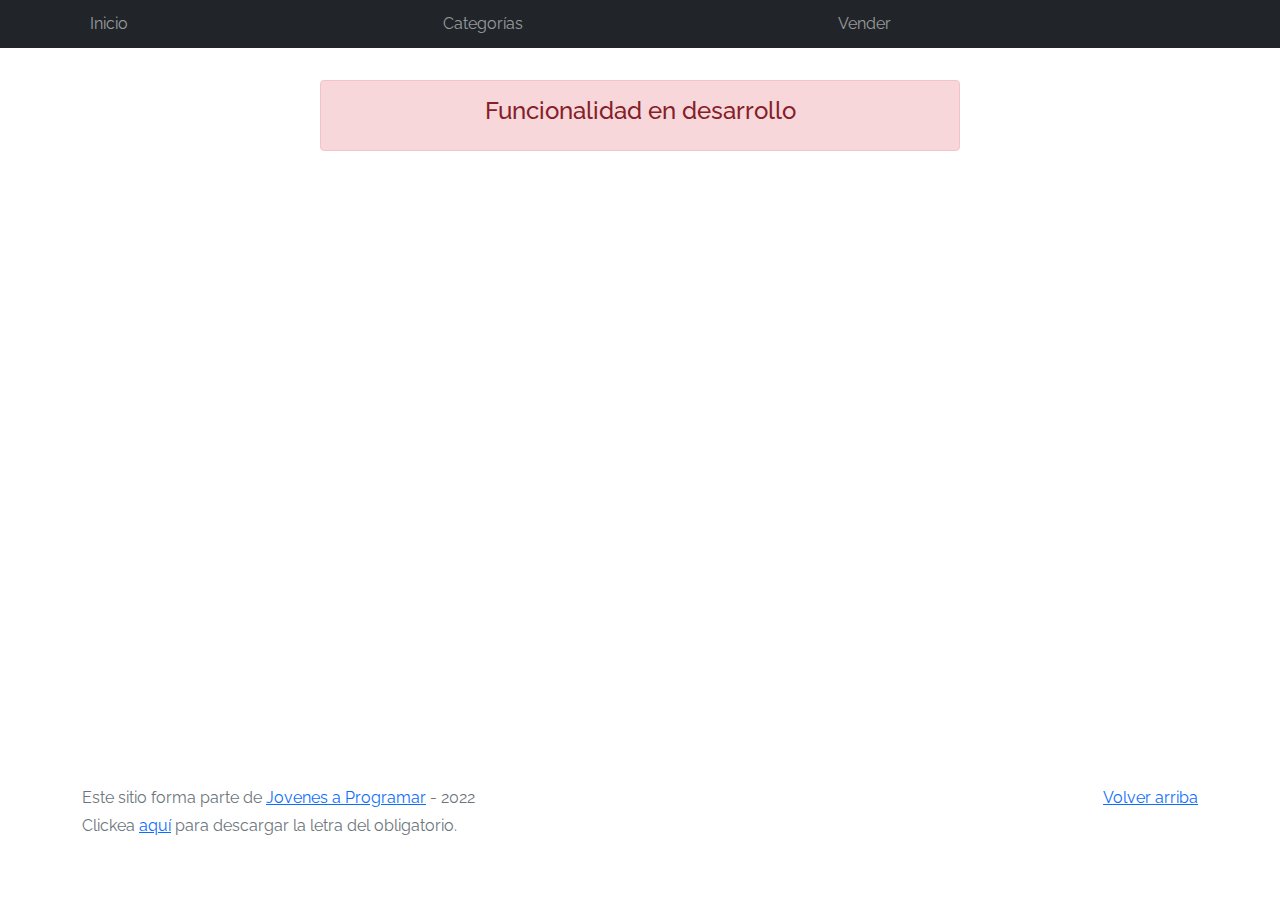
==== cart.html @ 15d34edc "Added initial project's files" ====
<!DOCTYPE html>
<html lang="es">

<head>
  <meta http-equiv="Content-Type" content="text/html; charset=UTF-8">
  <meta name="viewport" content="width=device-width, initial-scale=1, shrink-to-fit=no">
  <title>eMercado - Todo lo que busques está aquí</title>
  <link href="https://fonts.googleapis.com/css?family=Raleway:300,300i,400,400i,700,700i,900,900i" rel="stylesheet">
  <link href="css/bootstrap.min.css" rel="stylesheet">
  <link href="css/font-awesome.min.css" rel="stylesheet">
  <link href="css/styles.css" rel="stylesheet">
</head>

<body>
  <nav class="navbar navbar-expand-lg navbar-dark bg-dark p-1">
    <div class="container">
      <button class="navbar-toggler" type="button" data-bs-toggle="collapse" data-bs-target="#navbarNav"
        aria-controls="navbarNav" aria-expanded="false" aria-label="Toggle navigation">
        <span class="navbar-toggler-icon"></span>
      </button>
      <div class="collapse navbar-collapse" id="navbarNav">
        <ul class="navbar-nav w-100 justify-content-between">
          <li class="nav-item">
            <a class="nav-link" href="index.html">Inicio</a>
          </li>
          <li class="nav-item">
            <a class="nav-link" href="categories.html">Categorías</a>
          </li>
          <li class="nav-item">
            <a class="nav-link" href="sell.html">Vender</a>
          </li>
          <li class="nav-item">
          </li>
        </ul>
      </div>
    </div>
  </nav>
  <main>
    <div class="container">
      <div class="alert alert-danger text-center" role="alert">
        <h4 class="alert-heading">Funcionalidad en desarrollo</h4>
      </div>
    </div>
  </main>
  <footer class="text-muted">
    <div class="container">
      <p class="float-end">
        <a href="#">Volver arriba</a>
      </p>
      <p>Este sitio forma parte de <a href="https://jovenesaprogramar.edu.uy/" target="_blank">Jovenes a Programar</a> -
        2022</p>
      <p>Clickea <a target="_blank" href="Letra.pdf">aquí</a> para descargar la letra del obligatorio.</p>
    </div>
  </footer>
  <div id="spinner-wrapper">
    <div class="lds-ring">
      <div></div>
      <div></div>
      <div></div>
      <div></div>
    </div>
  </div>
  <script src="js/bootstrap.bundle.min.js"></script>
  <script src="js/init.js"></script>
  <script src="js/cart.js"></script>
</body>

</html>
---- css/styles.css ----
.jumbotron,
.card-body,
.container,
.site-header {
  font-family: 'Raleway', serif !important;
}

.jumbotron .display-4 {
  font-weight: bold;
}

nav a {
  text-decoration: none;
}

.bd-placeholder-img {
  font-size: 1.125rem;
  text-anchor: middle;
  -webkit-user-select: none;
  -moz-user-select: none;
  -ms-user-select: none;
  user-select: none;
}

@media (min-width: 768px) {
  .bd-placeholder-img-lg {
    font-size: 3.5rem;
  }
}

.jumbotron {
  height: 50vh;
  padding: 5em inherit;
  margin-bottom: 0;
  background-color: #53C0FB;
  background: url('../img/cover_back.png');
  background-size: cover;
  background-position: center;
  background-repeat: no-repeat;
  color: black;
  font-weight: bold;
}

@media (min-width: 768px) {
  .jumbotron {
    padding-top: 6rem;
    padding-bottom: 6rem;
  }
}

.jumbotron p:last-child {
  margin-bottom: 0;
}

.jumbotron-heading {
  font-weight: 300;
}

.jumbotron .container {
  max-width: 40rem;
  background-color: rgba(255, 255, 255, 0.5);
  border-radius: 10px;
  text-shadow: 1px 1px 2px grey;
}

.jumbotron .lead {
  font-size: 38px;
}

footer {
  padding-top: 3rem;
  padding-bottom: 3rem;
}

footer p {
  margin-bottom: .25rem;
}

.site-header a {
  color: white;
  transition: ease-in-out color .15s;
}

.site-header .dropdown-menu a {
  color: black;
}

.dropzone {
  border: 2px dashed #0087F7;
  border-radius: 5px;
  background: white;
}

.img-fit {
  max-height: 100%;
}

.alert {
  position: fixed;
  top: 80px;
  width: 50%;
  left: 50%;
  transform: translate(-50%, 0);
}

.lds-ring {
  display: inline-block;
  position: relative;
  width: 64px;
  height: 64px;
  top: 50%;
  left: 50%;
}

.cursor-active {
  cursor: pointer;
}

.left {
  float: left;
  padding: 4px;
  background-color: rgba(255, 255, 255, 0.5);
}

.lds-ring div {
  box-sizing: border-box;
  display: block;
  position: absolute;
  width: 51px;
  height: 51px;
  margin: 6px;
  border: 6px solid #fff;
  border-radius: 50%;
  animation: lds-ring 1.2s cubic-bezier(0.5, 0, 0.5, 1) infinite;
  border-color: #fff transparent transparent transparent;
}

.lds-ring div:nth-child(1) {
  animation-delay: -0.45s;
}

.lds-ring div:nth-child(2) {
  animation-delay: -0.3s;
}

.lds-ring div:nth-child(3) {
  animation-delay: -0.15s;
}

@keyframes lds-ring {
  0% {
    transform: rotate(0deg);
  }

  100% {
    transform: rotate(360deg);
  }
}

.signin {
  width: 100%;
  max-width: 330px;
  padding: 15px;
  margin: auto;
}

#spinner-wrapper {
  position: fixed;
  background-color: rgba(0, 0, 0, 0.5);
  width: 100%;
  height: 100%;
  top: 0;
  left: 0;
  z-index: 1021;
  display: none;
}

main {
  min-height: calc(100vh - 210px);
}

a.custom-card,
a.custom-card:hover {
  color: inherit;
  text-decoration: inherit;
}

.checked {
  color: orange;
}
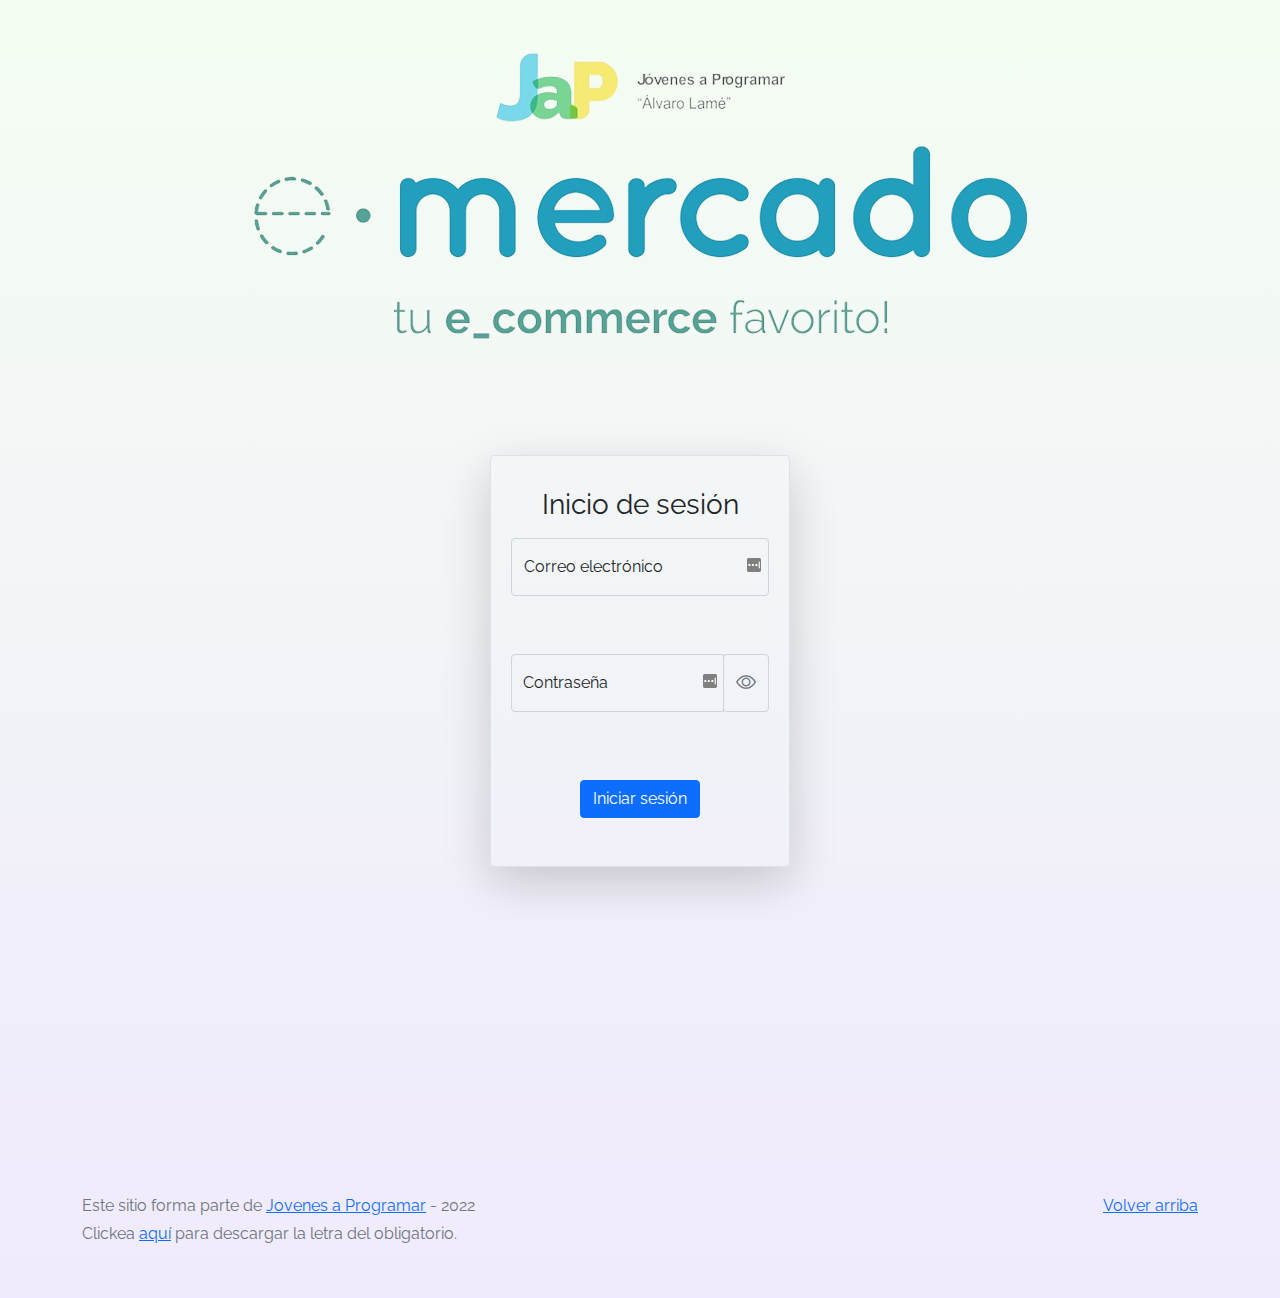
==== commit b20f6f1e: "v0.4 - Replaced offcanvas for a dropdown, small changes to web's appearance and added some functiona" ====
--- a/cart.html
+++ b/cart.html
@@ -7,39 +7,88 @@
   <title>eMercado - Todo lo que busques está aquí</title>
   <link href="https://fonts.googleapis.com/css?family=Raleway:300,300i,400,400i,700,700i,900,900i" rel="stylesheet">
   <link href="css/bootstrap.min.css" rel="stylesheet">
+  <link rel="stylesheet" href="https://cdn.jsdelivr.net/npm/bootstrap-icons@1.9.1/font/bootstrap-icons.css">
   <link href="css/font-awesome.min.css" rel="stylesheet">
   <link href="css/styles.css" rel="stylesheet">
 </head>
 
 <body>
-  <nav class="navbar navbar-expand-lg navbar-dark bg-dark p-1">
-    <div class="container">
-      <button class="navbar-toggler" type="button" data-bs-toggle="collapse" data-bs-target="#navbarNav"
-        aria-controls="navbarNav" aria-expanded="false" aria-label="Toggle navigation">
-        <span class="navbar-toggler-icon"></span>
-      </button>
-      <div class="collapse navbar-collapse" id="navbarNav">
-        <ul class="navbar-nav w-100 justify-content-between">
-          <li class="nav-item">
-            <a class="nav-link" href="index.html">Inicio</a>
-          </li>
-          <li class="nav-item">
-            <a class="nav-link" href="categories.html">Categorías</a>
-          </li>
-          <li class="nav-item">
-            <a class="nav-link" href="sell.html">Vender</a>
-          </li>
-          <li class="nav-item">
-          </li>
-        </ul>
+ <!-- Navbar -->
+<nav class="navbar navbar-expand-lg navbar-dark bg-dark p-1 fixed-top" style="max-height: 55px;">
+  <div class="container overflow-show">
+    <button class="navbar-toggler" type="button" data-bs-toggle="collapse" data-bs-target="#navbarNav"
+      aria-controls="navbarNav" aria-expanded="false" aria-label="Toggle navigation">
+      <span class="navbar-toggler-icon"></span>
+    </button>
+    <div class="collapse navbar-collapse" id="navbarNav">
+      <ul class="navbar-nav w-100 justify-content-end" style="gap: 1.5em;">
+        <li class="nav-item">
+          <a class="nav-link" href="index.html"><i class="bi bi-house-fill"></i> Inicio</a>
+        </li>
+        <li class="nav-item">
+          <a class="nav-link" href="categories.html"><i class="bi bi-bag-fill"></i> Categorías</a>
+        </li>
+        <li class="nav-item">
+          <a class="nav-link" href="sell.html"><i class="bi bi-tag-fill"></i> Vender</a>
+        </li>
+        <li class="nav-item">
+          <div class="dropdown">
+            <a class="nav-link cursor-active" id="user" data-bs-toggle="dropdown"></a>
+            <ul class="dropdown-menu bg-dark">
+              <li><a class="dropdown-item" href="my-profile.html"><i class="bi bi-person"></i> Perfil</a></li>
+              <li><a class="dropdown-item" href="cart.html"><i class="bi bi-cart"></i> Carrito  <span class="badge bg-primary float-end badge-cart" id="cart-items"></span></a></li>
+              <li><a class="dropdown-item cursor-active" data-bs-toggle="modal" data-bs-target="#staticBackdrop"><i class="bi bi-gear"></i> Opciones</a></li>
+              <li><a class="dropdown-item cursor-active" onclick="logOut()"><i class="bi bi-x-lg"></i> Salir</a></li>
+            </ul>
+          </div> 
+        </li>
+      </ul>
+    </div>
+  </div>
+</nav>
+
+<!-- Modal de Opciones -->
+<div class="modal fade" id="staticBackdrop" data-bs-backdrop="static" data-bs-keyboard="false" tabindex="-1" aria-labelledby="staticBackdropLabel" aria-hidden="true">
+  <div class="modal-dialog">
+    <div class="modal-content">
+
+      <!-- Modal Header -->
+      <div class="modal-header text-center">
+        <h4 class="modal-title w-100">Opciones</h4>
+        <button type="button" class="btn-close" data-bs-dismiss="modal"></button>
       </div>
+
+      <!-- Modal body -->
+      <div class="modal-body">
+        <div class="first-option d-flex">
+          <h5 class="text-black pe-3 pt-2">Modo oscuro: </h5>
+          <div class="form-check form-switch form-control-lg justify-content-center">
+            <input class="form-check-input pt-3" type="checkbox" id="mySwitch" name="darkmode" value="yes" checked>
+          </div> 
+        </div>
+        <div class="second-option d-flex pt-1">
+          <h5 class="text-black pe-3 mt-1">Idioma: </h5>
+          <select class="form-select w-25">
+            <option>Español</option>
+            <option>Inglés</option>
+          </select> 
+        </div>
+      </div>
+
+      <!-- Modal footer -->
+      <div class="modal-footer justify-content-center">
+        <button type="button" class="btn btn-outline-danger" data-bs-dismiss="modal">Cerrar</button>
+      </div>
+
     </div>
-  </nav>
-  <main>
-    <div class="container">
-      <div class="alert alert-danger text-center" role="alert">
-        <h4 class="alert-heading">Funcionalidad en desarrollo</h4>
-      </div>
+  </div>
+</div>
+
+  <main class="py-5 d-flex flex-column align-items-center bg-light">
+    <h2 class="py-5"><i class="bi bi-cart"></i> Carrito</h2>
+    <div id="cart-list" class="container rounded-2 list-group overflow-auto border rounded-3 p-3 bg-white shadow" style="height: 500px; width: 900px;">
+    </div>
+    <div class="pt-4 container" style="width: 920px;" id="btn-next">
     </div>
   </main>
   <footer class="text-muted">
--- a/css/styles.css
+++ b/css/styles.css
@@ -187,4 +187,120 @@
 
 .checked {
   color: orange;
+}
+
+.form-signin {
+  max-width: 330px;
+  width: 100%;
+  padding: 15px;
+  margin: auto;
+  
+}
+
+
+.form-floating {
+  position: relative;
+  margin-bottom: 10px;
+}
+
+#login-button {
+  margin: 10px;
+}
+
+.form-floating > label {
+  top: 0;
+  left: 0;
+  height: 100%;
+  padding: 1rem .75rem;
+  pointer-events: none;
+  border: 1px solid transparent;
+  transform-origin: 0 0;
+  transition: opacity .1s ease-in-out,transform .1s ease-in-out;
+  
+}
+
+label {
+  display: inline-block;
+}
+
+.gradient-custom {
+  
+    /* fallback for old browsers */
+    background: #e4d9fd;
+  
+    /* Chrome 10-25, Safari 5.1-6 */
+    background: -webkit-linear-gradient(to top, rgba(228, 217, 253, 0.55), rgba(235, 252, 231, 0.55));
+  
+    /* W3C, IE 10+/ Edge, Firefox 16+, Chrome 26+, Opera 12+, Safari 7+ */
+    background: linear-gradient(to top, rgba(228, 217, 253, 0.55), rgba(235, 252, 231, 0.55))
+  
+}
+
+.g_id_signin{
+  display: flex; /* or grid */
+  justify-content: center;
+  align-items: center;
+}
+
+.hover-overlay:hover {
+  box-shadow: 0 4px 8px 0 rgba(12, 14, 0, 0.19), 0 6px 20px 0 rgba(69, 187, 241, 0.19);
+}
+
+/* .offcanvas-image, .offcanvas-button-close {
+  padding-left: 75px;
+} */
+
+#user-settings-header {
+  padding: 0px !important;
+}
+
+.offcanvas-profile-img:hover {
+  box-shadow: 0 14px 18px 0 rgba(231, 152, 5, 0.19), 0 16px 20px 0 rgba(69, 187, 241, 0.19);
+  transition: all .3s ease-in-out;
+}
+
+.cart-text {
+  padding-top: 250px;
+}
+
+.cart-body {
+  max-height: 28.5rem;
+  min-height: 28.5rem;
+}
+
+.rating {
+  color: #0d6efd;
+}
+
+#content {
+  min-height: 400px;
+}
+
+.carousel-control-next-icon {
+  background-image: url("data:image/svg+xml,%3csvg xmlns='http://www.w3.org/2000/svg' viewBox='0 0 16 16' fill='%23008dff'%3e%3cpath d='M4.646 1.646a.5.5 0 0 1 .708 0l6 6a.5.5 0 0 1 0 .708l-6 6a.5.5 0 0 1-.708-.708L10.293 8 4.646 2.354a.5.5 0 0 1 0-.708z'/%3e%3c/svg%3e");
+}
+
+.carousel-control-prev-icon {
+  background-image: url("data:image/svg+xml,%3csvg xmlns='http://www.w3.org/2000/svg' viewBox='0 0 16 16' fill='%23008dff'%3e%3cpath d='M11.354 1.646a.5.5 0 0 1 0 .708L5.707 8l5.647 5.646a.5.5 0 0 1-.708.708l-6-6a.5.5 0 0 1 0-.708l6-6a.5.5 0 0 1 .708 0z'/%3e%3c/svg%3e");
+}
+
+.carousel-indicators [data-bs-target] {
+  background-color: #0087F7;
+}
+
+#relatedProduct-card:hover {
+  box-shadow: 0 4px 8px 0 rgba(12, 14, 0, 0.19), 0 6px 20px 0 rgba(69, 187, 241, 0.19);
+  scale: 1.1;
+}
+
+.category-link:hover {
+  border-bottom: 1px solid rgba(213,219,217,0.68);
+}
+
+.dropdown-item {
+  color: rgba(255,255,255,.55);
+}
+
+.btn-close {
+  background: transparent url("data:image/svg+xml,%3csvg xmlns='http://www.w3.org/2000/svg' viewBox='0 0 16 16' fill='%23f50a0e'%3e%3cpath d='M.293.293a1 1 0 011.414 0L8 6.586 14.293.293a1 1 0 111.414 1.414L9.414 8l6.293 6.293a1 1 0 01-1.414 1.414L8 9.414l-6.293 6.293a1 1 0 01-1.414-1.414L6.586 8 .293 1.707a1 1 0 010-1.414z'/%3e%3c/svg%3e") center/1em auto no-repeat;;
 }